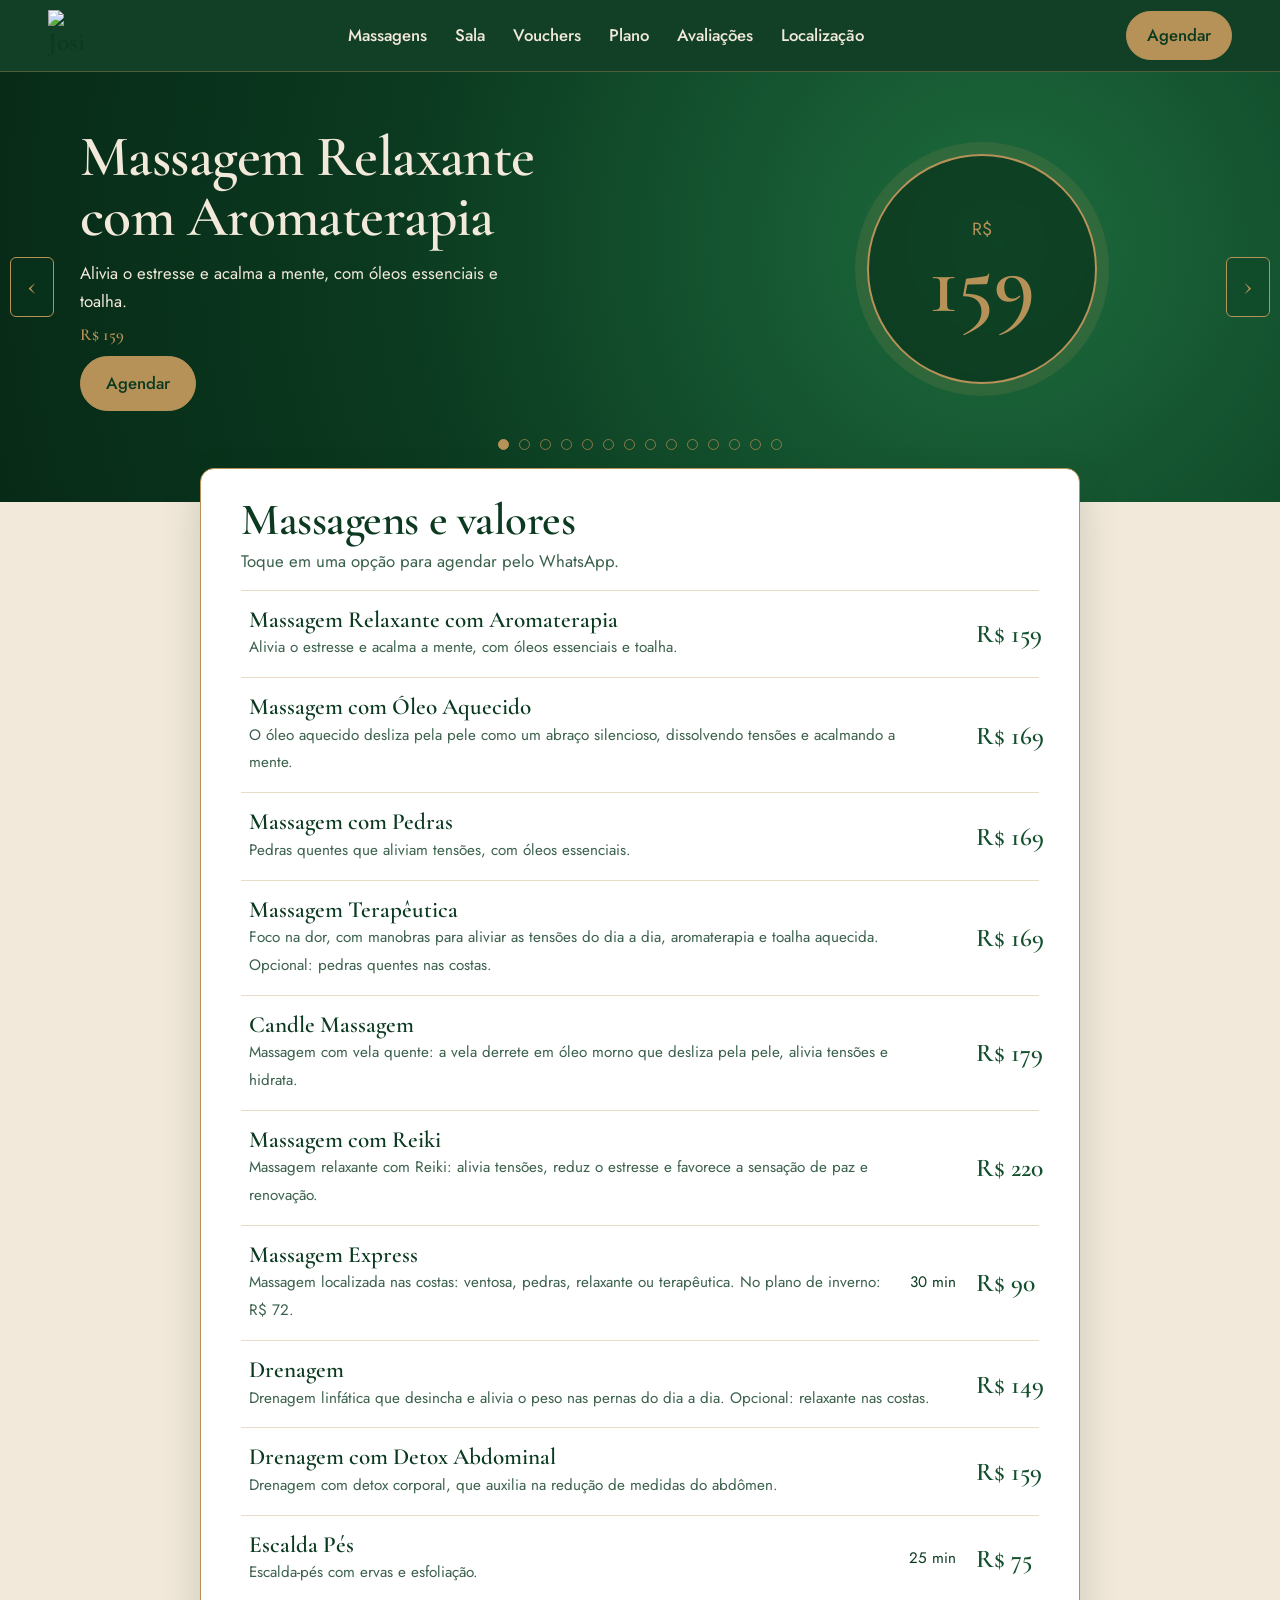
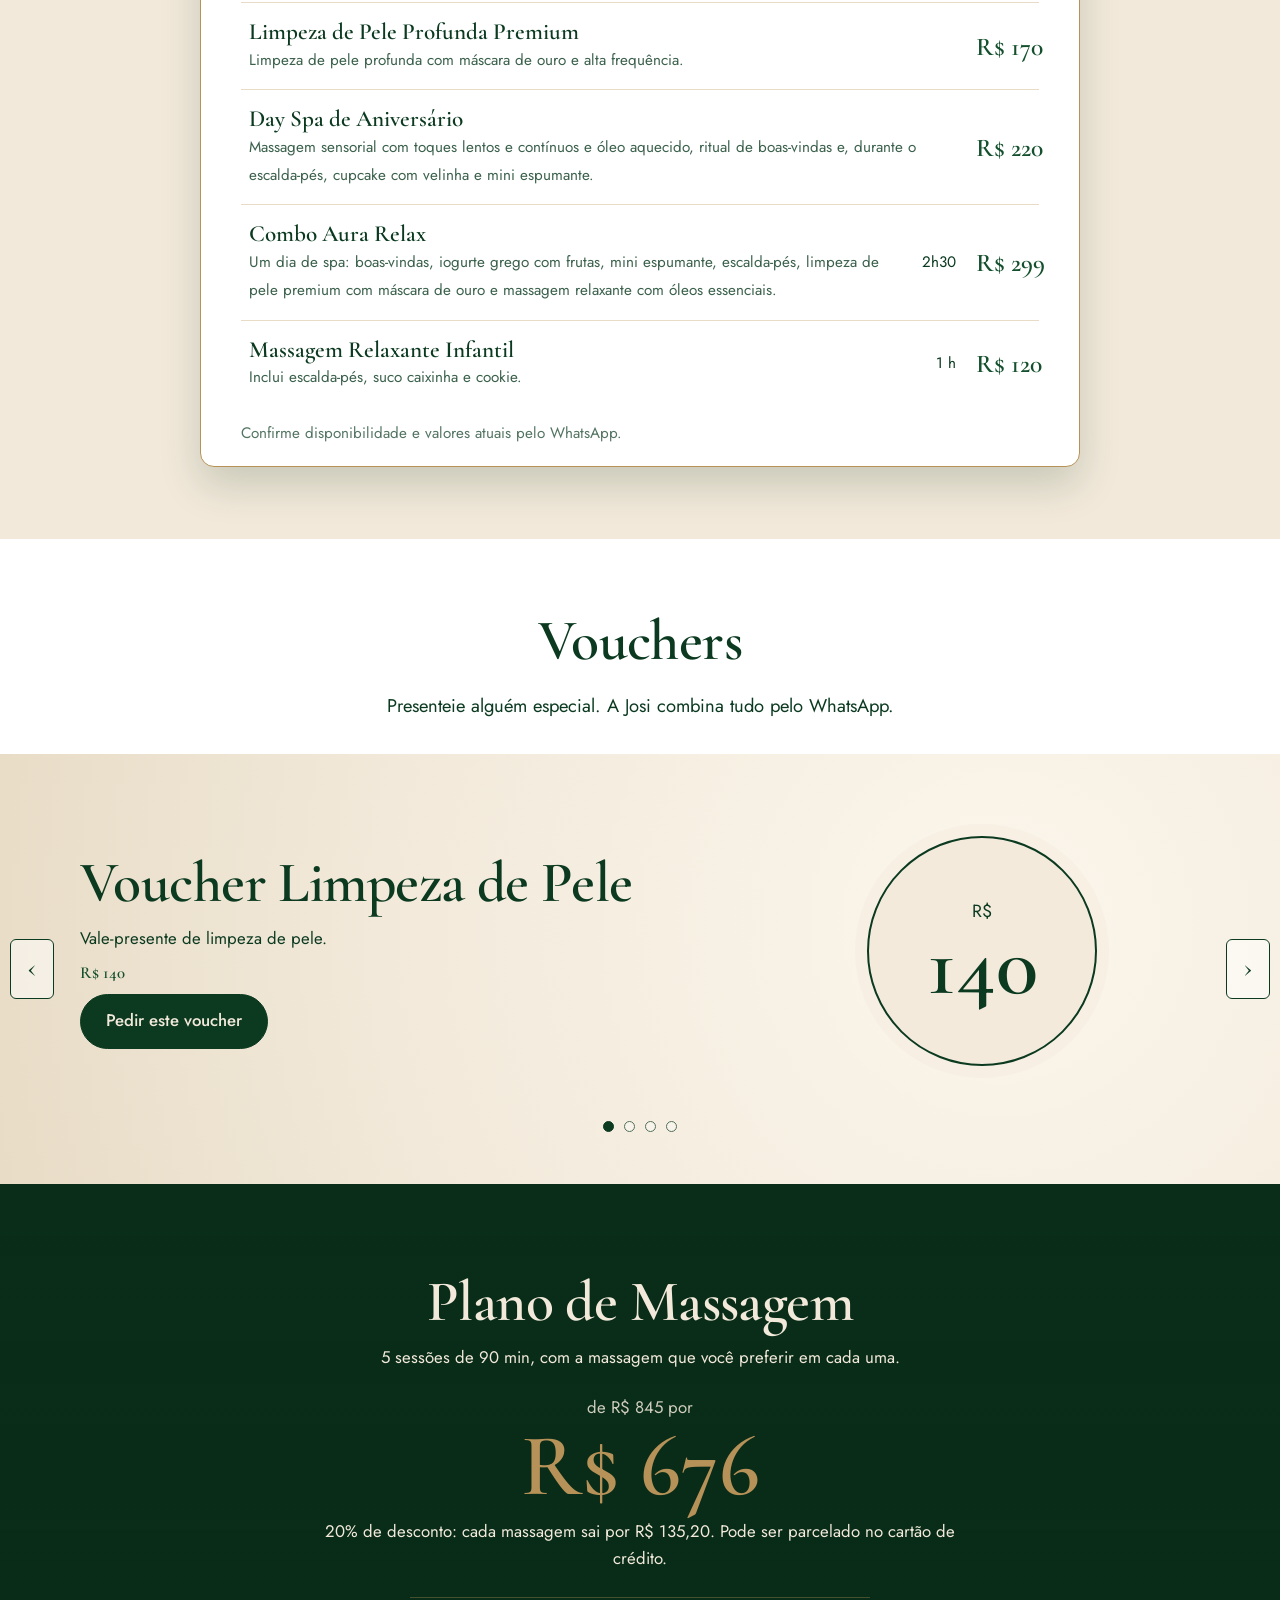
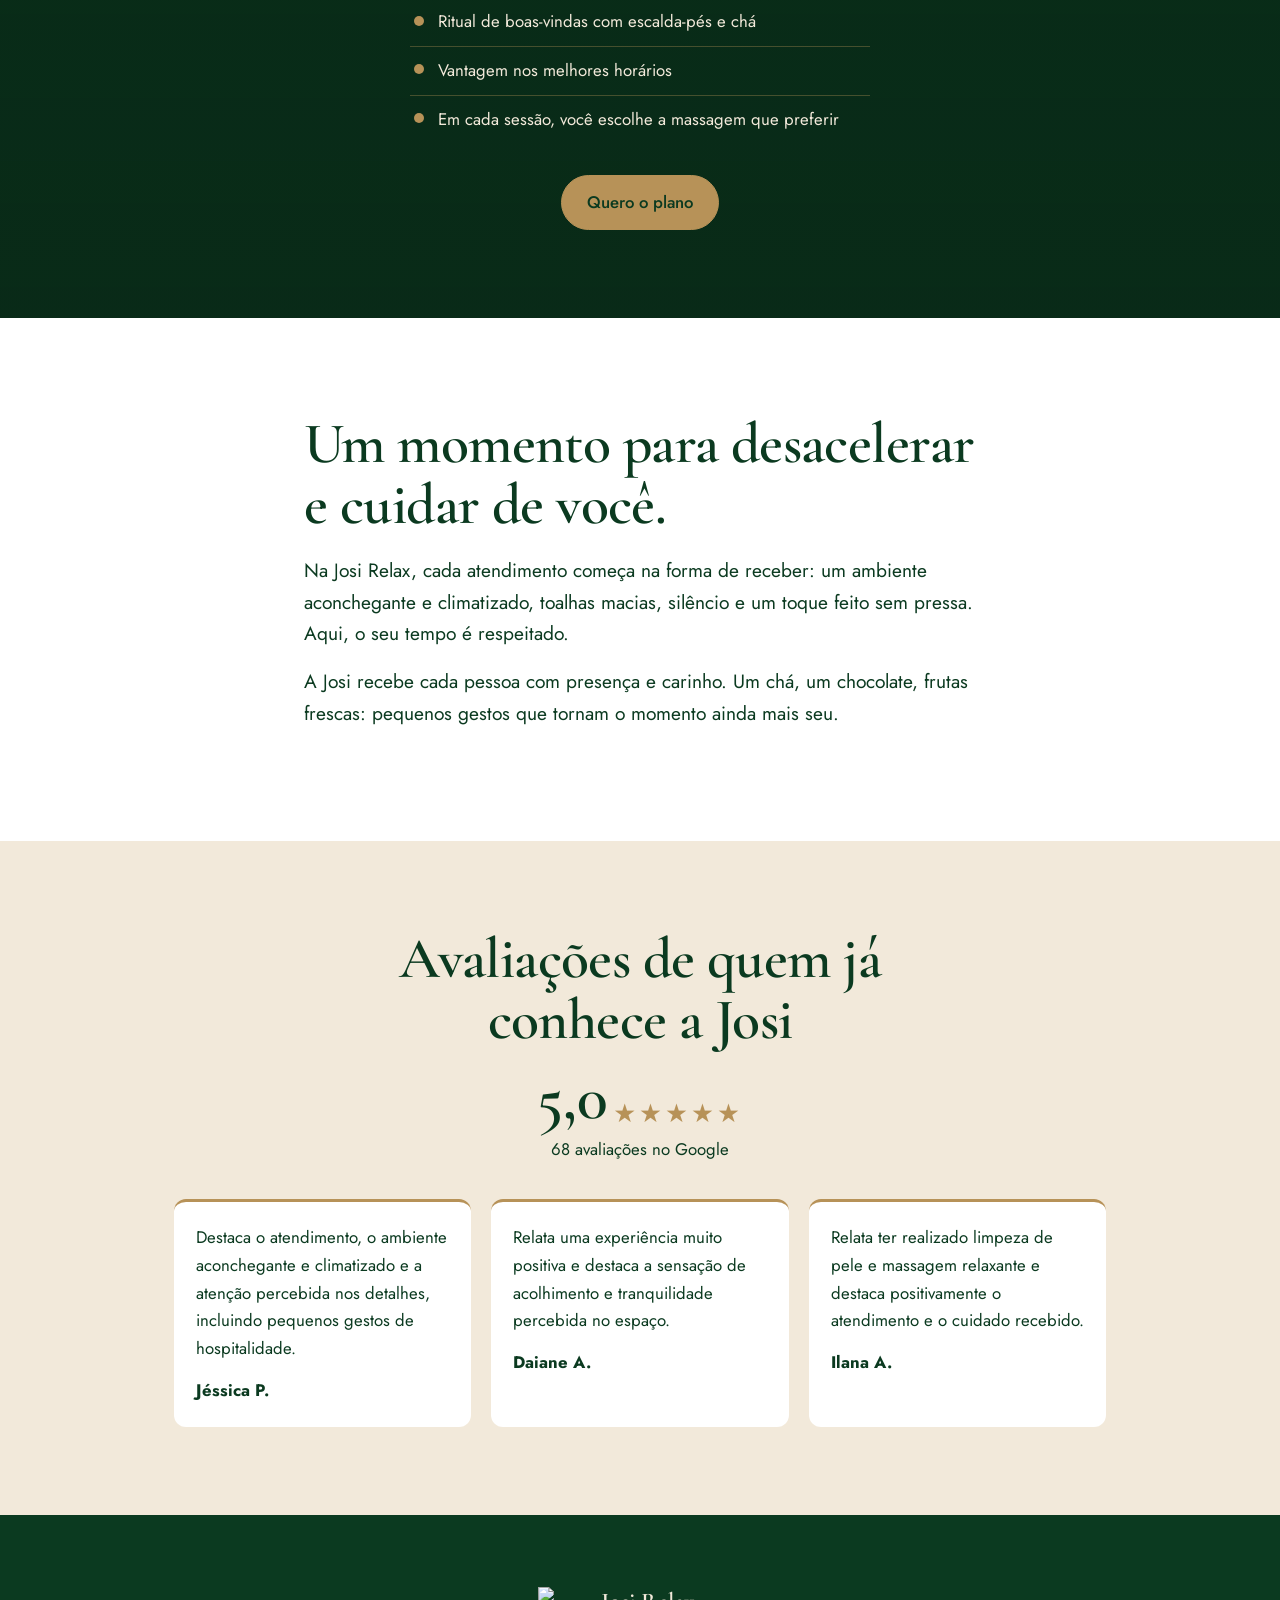
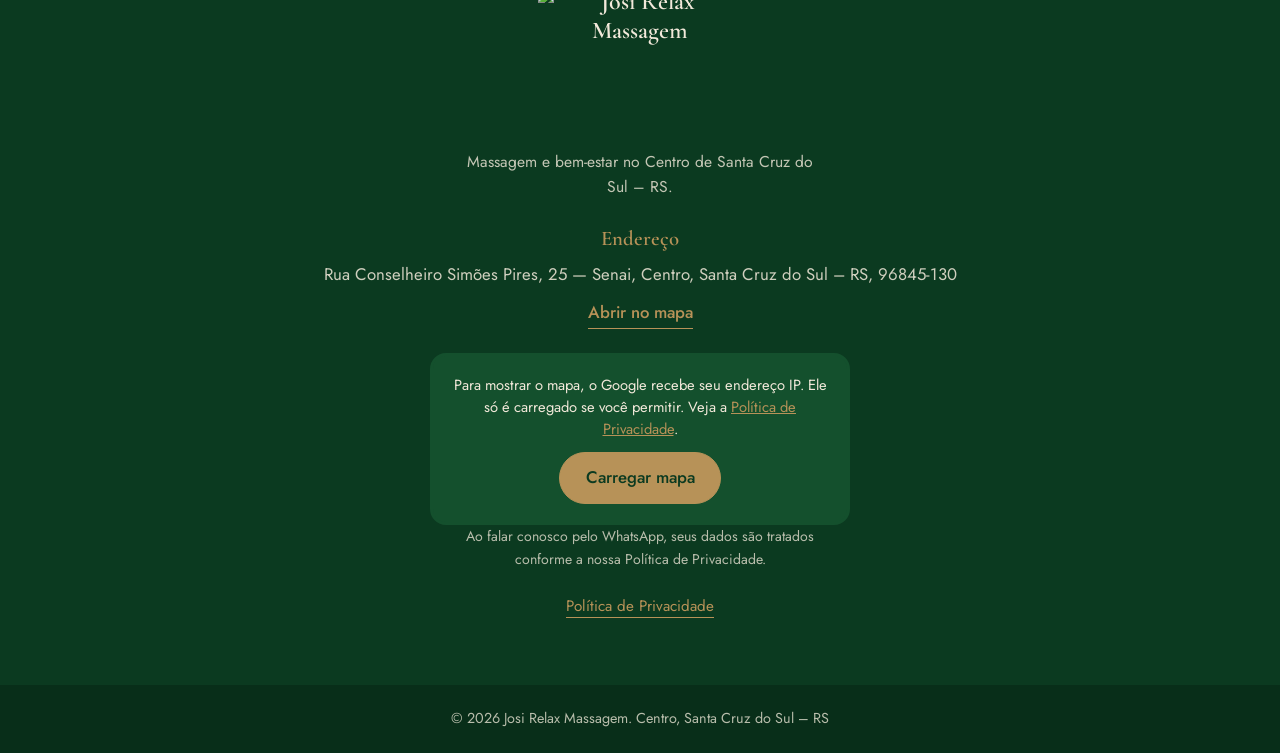
==== index.html @ df64b30c "Add files via upload" ====
<!DOCTYPE html>
<html lang="pt-BR">
<head>
<meta charset="utf-8">
<meta name="viewport" content="width=device-width, initial-scale=1">
<title>Josi Relax Massagem — Massagem e bem-estar em Santa Cruz do Sul</title>
<meta name="description" content="Massagem relaxante, pedras mornas, drenagem linfática e vale-presente no Centro de Santa Cruz do Sul – RS.">
<link rel="icon" href="assets/logo-icone.png">
<link rel="preconnect" href="https://fonts.googleapis.com"><link rel="preconnect" href="https://fonts.gstatic.com" crossorigin>
<link href="https://fonts.googleapis.com/css2?family=Cormorant+Garamond:wght@500;600&family=Jost:wght@400;500&display=swap" rel="stylesheet">
<link rel="stylesheet" href="style.css">
</head>
<body>
<header class="top">
  <a class="brand lockup" href="#inicio" aria-label="Josi Relax Massagem, início"><img src="assets/logo-palma.png" alt="Josi Relax Massagem" width="42" height="56"></a>
  <nav aria-label="Principal"><a href="#servicos">Massagens</a><a href="sala.html">Sala</a><a href="#vouchers">Vouchers</a><a href="#plano">Plano</a><a href="#avaliacoes">Avaliações</a><a href="#local">Localização</a></nav>
  <a class="btn ouro" data-msg="Olá, Josi! Gostaria de agendar um horário." href="https://wa.me/5551998622431">Agendar</a>
  <button class="hamb" id="hambBtn" type="button" aria-label="Abrir menu" aria-expanded="false" aria-controls="mobileNav"><span></span><span></span><span></span></button>
</header>

<div class="mnav-backdrop" id="mnavBackdrop" hidden></div>
<nav class="mnav" id="mobileNav" aria-label="Menu" hidden>
  <div class="mnav-head">
    <a class="brand lockup" href="#inicio" aria-label="Josi Relax Massagem, início"><img src="assets/logo-palma.png" alt="Josi Relax Massagem" width="42" height="56"></a>
    <button class="mnav-close" id="mnavClose" type="button" aria-label="Fechar menu">&times;</button>
  </div>
  <a href="#servicos">Massagens</a>
  <a href="sala.html">Sala</a>
  <a href="#vouchers">Vouchers</a>
  <a href="#avaliacoes">Avaliações</a>
  <a href="#local">Localização</a>
  <a class="btn ouro" data-msg="Olá, Josi! Gostaria de agendar um horário." href="https://wa.me/5551998622431">Agendar pelo WhatsApp</a>
</nav>

<main id="inicio">
<!-- Para usar fotos: adicione style="--img:url(assets/foto.jpg)" em qualquer <article class="slide"> -->
<section class="carousel" id="massagens" data-carousel tabindex="0" aria-roledescription="carrossel" aria-label="Massagens"><div class="track"><article class="slide foto" style="--img:url(assets/massagens/aromaterapia.jpg);--pos:center 40%;--g:radial-gradient(circle at 78% 40%,#1d6b3d,#0b3a20 58%,#072a17)"><div class="ring"><small>R$</small><b>159</b></div><div class="txt"><h2>Massagem Relaxante com Aromaterapia</h2><p>Alivia o estresse e acalma a mente, com óleos essenciais e toalha.</p><p class="preco">R$ 159</p><a class="btn ouro" data-msg="Olá, Josi! Gostaria de agendar: Massagem Relaxante com Aromaterapia." href="https://wa.me/5551998622431">Agendar</a></div></article>
<article class="slide foto" style="--img:url(assets/massagens/oleo.jpg);--pos:center 40%;--g:radial-gradient(circle at 78% 40%,#206f40,#0b3a20 58%,#072a17)"><div class="ring"><small>R$</small><b>169</b></div><div class="txt"><h2>Massagem com Óleo Aquecido</h2><p>O óleo aquecido desliza pela pele como um abraço silencioso, dissolvendo tensões e acalmando a mente.</p><p class="preco">R$ 169</p><a class="btn ouro" data-msg="Olá, Josi! Gostaria de agendar: Massagem com Óleo Aquecido." href="https://wa.me/5551998622431">Agendar</a></div></article>
<article class="slide foto" style="--img:url(assets/massagens/pedras.jpg);--pos:center 40%;--g:radial-gradient(circle at 78% 40%,#1a6238,#0b3a20 58%,#072a17)"><div class="ring"><small>R$</small><b>169</b></div><div class="txt"><h2>Massagem com Pedras</h2><p>Pedras quentes que aliviam tensões, com óleos essenciais.</p><p class="preco">R$ 169</p><a class="btn ouro" data-msg="Olá, Josi! Gostaria de agendar: Massagem com Pedras." href="https://wa.me/5551998622431">Agendar</a></div></article>
<article class="slide foto" style="--img:url(assets/massagens/terapeutica.jpg);--pos:center 40%;--g:radial-gradient(circle at 78% 40%,#2a6a3a,#0b3a20 58%,#072a17)"><div class="ring"><small>R$</small><b>169</b></div><div class="txt"><h2>Massagem Terapêutica</h2><p>Foco na dor, com manobras para aliviar as tensões do dia a dia, aromaterapia e toalha aquecida. Opcional: pedras quentes nas costas.</p><p class="preco">R$ 169</p><a class="btn ouro" data-msg="Olá, Josi! Gostaria de agendar: Massagem Terapêutica." href="https://wa.me/5551998622431">Agendar</a></div></article>
<article class="slide foto" style="--img:url(assets/massagens/candle.jpg);--pos:center 45%;--g:radial-gradient(circle at 78% 40%,#17603a,#0b3a20 58%,#072a17)"><div class="ring"><small>R$</small><b>179</b></div><div class="txt"><h2>Candle Massagem</h2><p>Massagem com vela quente: a vela derrete em óleo morno que desliza pela pele, alivia tensões e hidrata.</p><p class="preco">R$ 179</p><a class="btn ouro" data-msg="Olá, Josi! Gostaria de agendar: Candle Massagem." href="https://wa.me/5551998622431">Agendar</a></div></article>
<article class="slide foto" style="--img:url(assets/massagens/reiki.jpg);--pos:center 50%;--g:radial-gradient(circle at 78% 40%,#236c3c,#0b3a20 58%,#072a17)"><div class="ring"><small>R$</small><b>220</b></div><div class="txt"><h2>Massagem com Reiki</h2><p>Massagem relaxante com Reiki: alivia tensões, reduz o estresse e favorece a sensação de paz e renovação.</p><p class="preco">R$ 220</p><a class="btn ouro" data-msg="Olá, Josi! Gostaria de agendar: Massagem com Reiki." href="https://wa.me/5551998622431">Agendar</a></div></article>
<article class="slide foto" style="--img:url(assets/massagens/express.jpg);--pos:center 40%;--g:radial-gradient(circle at 78% 40%,#1d6b3d,#0b3a20 58%,#072a17)"><div class="ring"><small>R$</small><b>90</b></div><div class="txt"><h2>Massagem Express</h2><p>Massagem localizada nas costas: ventosa, pedras, relaxante ou terapêutica. No plano de inverno: R$ 72.</p><p class="preco">R$ 90<span>30 min</span></p><a class="btn ouro" data-msg="Olá, Josi! Gostaria de agendar: Massagem Express." href="https://wa.me/5551998622431">Agendar</a></div></article>
<article class="slide foto" style="--img:url(assets/massagens/drenagem.jpg);--pos:center 55%;--g:radial-gradient(circle at 78% 40%,#206f40,#0b3a20 58%,#072a17)"><div class="ring"><small>R$</small><b>149</b></div><div class="txt"><h2>Drenagem</h2><p>Drenagem linfática que desincha e alivia o peso nas pernas do dia a dia. Opcional: relaxante nas costas.</p><p class="preco">R$ 149</p><a class="btn ouro" data-msg="Olá, Josi! Gostaria de agendar: Drenagem." href="https://wa.me/5551998622431">Agendar</a></div></article>
<article class="slide foto" style="--img:url(assets/massagens/drenagem-detox.jpg);--pos:center 40%;--g:radial-gradient(circle at 78% 40%,#1a6238,#0b3a20 58%,#072a17)"><div class="ring"><small>R$</small><b>159</b></div><div class="txt"><h2>Drenagem com Detox Abdominal</h2><p>Drenagem com detox corporal, que auxilia na redução de medidas do abdômen.</p><p class="preco">R$ 159</p><a class="btn ouro" data-msg="Olá, Josi! Gostaria de agendar: Drenagem com Detox Abdominal." href="https://wa.me/5551998622431">Agendar</a></div></article>
<article class="slide foto" style="--img:url(assets/massagens/escalda-pes.jpg);--pos:center 30%;--g:radial-gradient(circle at 78% 40%,#2a6a3a,#0b3a20 58%,#072a17)"><div class="ring"><small>R$</small><b>75</b></div><div class="txt"><h2>Escalda Pés</h2><p>Escalda-pés com ervas e esfoliação.</p><p class="preco">R$ 75<span>25 min</span></p><a class="btn ouro" data-msg="Olá, Josi! Gostaria de agendar: Escalda Pés." href="https://wa.me/5551998622431">Agendar</a></div></article>
<article class="slide foto" style="--img:url(assets/massagens/limpeza-pele.jpg);--pos:center 55%;--g:radial-gradient(circle at 78% 40%,#17603a,#0b3a20 58%,#072a17)"><div class="ring"><small>R$</small><b>170</b></div><div class="txt"><h2>Limpeza de Pele Profunda Premium</h2><p>Limpeza de pele profunda com máscara de ouro e alta frequência.</p><p class="preco">R$ 170</p><a class="btn ouro" data-msg="Olá, Josi! Gostaria de agendar: Limpeza de Pele Profunda Premium." href="https://wa.me/5551998622431">Agendar</a></div></article>
<article class="slide foto" style="--img:url(assets/massagens/day-spa.jpg);--pos:center 25%;--g:radial-gradient(circle at 78% 40%,#236c3c,#0b3a20 58%,#072a17)"><div class="ring"><small>R$</small><b>220</b></div><div class="txt"><h2>Day Spa de Aniversário</h2><p>Massagem sensorial com toques lentos e contínuos e óleo aquecido, ritual de boas-vindas e, durante o escalda-pés, cupcake com velinha e mini espumante.</p><p class="preco">R$ 220</p><a class="btn ouro" data-msg="Olá, Josi! Gostaria de agendar: Day Spa de Aniversário." href="https://wa.me/5551998622431">Agendar</a></div></article>
<article class="slide foto" style="--img:url(assets/massagens/aura-relax.jpg);--pos:center 35%;--g:radial-gradient(circle at 78% 40%,#1d6b3d,#0b3a20 58%,#072a17)"><div class="ring"><small>R$</small><b>299</b></div><div class="txt"><h2>Combo Aura Relax</h2><p>Um dia de spa: boas-vindas, iogurte grego com frutas, mini espumante, escalda-pés, limpeza de pele premium com máscara de ouro e massagem relaxante com óleos essenciais.</p><p class="preco">R$ 299<span>2h30</span></p><a class="btn ouro" data-msg="Olá, Josi! Gostaria de agendar: Combo Aura Relax." href="https://wa.me/5551998622431">Agendar</a></div></article>
<article class="slide foto" style="--img:url(assets/massagens/infantil.jpg);--pos:center 45%;--g:radial-gradient(circle at 78% 40%,#206f40,#0b3a20 58%,#072a17)"><div class="ring"><small>R$</small><b>120</b></div><div class="txt"><h2>Massagem Relaxante Infantil</h2><p>Inclui escalda-pés, suco caixinha e cookie.</p><p class="preco">R$ 120<span>1 h</span></p><a class="btn ouro" data-msg="Olá, Josi! Gostaria de agendar: Massagem Relaxante Infantil." href="https://wa.me/5551998622431">Agendar</a></div></article>
</div><div class="ctrl"><button class="prev" aria-label="Slide anterior">&#8249;</button><div class="dots"></div><button class="next" aria-label="Próximo slide">&#8250;</button></div></section>

<section class="servicos" id="servicos"><div class="card"><h2>Massagens e valores</h2><p>Toque em uma opção para agendar pelo WhatsApp.</p>
<a class="lin" data-msg="Olá, Josi! Gostaria de agendar: Massagem Relaxante com Aromaterapia." href="https://wa.me/5551998622431"><span class="n"><strong>Massagem Relaxante com Aromaterapia</strong><span>Alivia o estresse e acalma a mente, com óleos essenciais e toalha.</span></span><span class="d"></span><span class="v">R$ 159</span></a>
<a class="lin" data-msg="Olá, Josi! Gostaria de agendar: Massagem com Óleo Aquecido." href="https://wa.me/5551998622431"><span class="n"><strong>Massagem com Óleo Aquecido</strong><span>O óleo aquecido desliza pela pele como um abraço silencioso, dissolvendo tensões e acalmando a mente.</span></span><span class="d"></span><span class="v">R$ 169</span></a>
<a class="lin" data-msg="Olá, Josi! Gostaria de agendar: Massagem com Pedras." href="https://wa.me/5551998622431"><span class="n"><strong>Massagem com Pedras</strong><span>Pedras quentes que aliviam tensões, com óleos essenciais.</span></span><span class="d"></span><span class="v">R$ 169</span></a>
<a class="lin" data-msg="Olá, Josi! Gostaria de agendar: Massagem Terapêutica." href="https://wa.me/5551998622431"><span class="n"><strong>Massagem Terapêutica</strong><span>Foco na dor, com manobras para aliviar as tensões do dia a dia, aromaterapia e toalha aquecida. Opcional: pedras quentes nas costas.</span></span><span class="d"></span><span class="v">R$ 169</span></a>
<a class="lin" data-msg="Olá, Josi! Gostaria de agendar: Candle Massagem." href="https://wa.me/5551998622431"><span class="n"><strong>Candle Massagem</strong><span>Massagem com vela quente: a vela derrete em óleo morno que desliza pela pele, alivia tensões e hidrata.</span></span><span class="d"></span><span class="v">R$ 179</span></a>
<a class="lin" data-msg="Olá, Josi! Gostaria de agendar: Massagem com Reiki." href="https://wa.me/5551998622431"><span class="n"><strong>Massagem com Reiki</strong><span>Massagem relaxante com Reiki: alivia tensões, reduz o estresse e favorece a sensação de paz e renovação.</span></span><span class="d"></span><span class="v">R$ 220</span></a>
<a class="lin" data-msg="Olá, Josi! Gostaria de agendar: Massagem Express." href="https://wa.me/5551998622431"><span class="n"><strong>Massagem Express</strong><span>Massagem localizada nas costas: ventosa, pedras, relaxante ou terapêutica. No plano de inverno: R$ 72.</span></span><span class="d">30 min</span><span class="v">R$ 90</span></a>
<a class="lin" data-msg="Olá, Josi! Gostaria de agendar: Drenagem." href="https://wa.me/5551998622431"><span class="n"><strong>Drenagem</strong><span>Drenagem linfática que desincha e alivia o peso nas pernas do dia a dia. Opcional: relaxante nas costas.</span></span><span class="d"></span><span class="v">R$ 149</span></a>
<a class="lin" data-msg="Olá, Josi! Gostaria de agendar: Drenagem com Detox Abdominal." href="https://wa.me/5551998622431"><span class="n"><strong>Drenagem com Detox Abdominal</strong><span>Drenagem com detox corporal, que auxilia na redução de medidas do abdômen.</span></span><span class="d"></span><span class="v">R$ 159</span></a>
<a class="lin" data-msg="Olá, Josi! Gostaria de agendar: Escalda Pés." href="https://wa.me/5551998622431"><span class="n"><strong>Escalda Pés</strong><span>Escalda-pés com ervas e esfoliação.</span></span><span class="d">25 min</span><span class="v">R$ 75</span></a>
<a class="lin" data-msg="Olá, Josi! Gostaria de agendar: Limpeza de Pele Profunda Premium." href="https://wa.me/5551998622431"><span class="n"><strong>Limpeza de Pele Profunda Premium</strong><span>Limpeza de pele profunda com máscara de ouro e alta frequência.</span></span><span class="d"></span><span class="v">R$ 170</span></a>
<a class="lin" data-msg="Olá, Josi! Gostaria de agendar: Day Spa de Aniversário." href="https://wa.me/5551998622431"><span class="n"><strong>Day Spa de Aniversário</strong><span>Massagem sensorial com toques lentos e contínuos e óleo aquecido, ritual de boas-vindas e, durante o escalda-pés, cupcake com velinha e mini espumante.</span></span><span class="d"></span><span class="v">R$ 220</span></a>
<a class="lin" data-msg="Olá, Josi! Gostaria de agendar: Combo Aura Relax." href="https://wa.me/5551998622431"><span class="n"><strong>Combo Aura Relax</strong><span>Um dia de spa: boas-vindas, iogurte grego com frutas, mini espumante, escalda-pés, limpeza de pele premium com máscara de ouro e massagem relaxante com óleos essenciais.</span></span><span class="d">2h30</span><span class="v">R$ 299</span></a>
<a class="lin" data-msg="Olá, Josi! Gostaria de agendar: Massagem Relaxante Infantil." href="https://wa.me/5551998622431"><span class="n"><strong>Massagem Relaxante Infantil</strong><span>Inclui escalda-pés, suco caixinha e cookie.</span></span><span class="d">1 h</span><span class="v">R$ 120</span></a>
<p class="aviso">Confirme disponibilidade e valores atuais pelo WhatsApp.</p></div></section>

<section class="band" id="vouchers"><div class="wrap"><h2>Vouchers</h2><p>Presenteie alguém especial. A Josi combina tudo pelo WhatsApp.</p></div></section>
<section class="carousel claro" data-carousel tabindex="0" aria-roledescription="carrossel" aria-label="Vouchers"><div class="track"><article class="slide foto" style="--img:url(assets/vouchers/voucher-limpeza.jpg);--pos:center 50%;--g:radial-gradient(circle at 78% 40%,#fbf6ec,#f2e9da 60%,#e8dcc6)"><div class="ring"><small>R$</small><b>140</b></div><div class="txt"><h2>Voucher Limpeza de Pele</h2><p>Vale-presente de limpeza de pele.</p><p class="preco">R$ 140</p><a class="btn" data-msg="Olá, Josi! Gostaria de um voucher: Voucher Limpeza de Pele." href="https://wa.me/5551998622431">Pedir este voucher</a></div></article>
<article class="slide foto" style="--img:url(assets/vouchers/voucher-caixa.jpg);--pos:center 50%;--g:radial-gradient(circle at 78% 40%,#fbf6ec,#f2e9da 60%,#e8dcc6)"><div class="ring"><small>R$</small><b>180</b></div><div class="txt"><h2>Voucher Massagem</h2><p>Vale-presente de massagem.</p><p class="preco">R$ 180</p><a class="btn" data-msg="Olá, Josi! Gostaria de um voucher: Voucher Massagem." href="https://wa.me/5551998622431">Pedir este voucher</a></div></article>
<article class="slide foto" style="--img:url(assets/vouchers/voucher-spa-day.jpg);--pos:center 60%;--g:radial-gradient(circle at 78% 40%,#fbf6ec,#f2e9da 60%,#e8dcc6)"><div class="ring"><small>R$</small><b>299</b></div><div class="txt"><h2>Voucher Spa Day</h2><p>Limpeza de pele e massagem em um só presente.</p><p class="preco">R$ 299</p><a class="btn" data-msg="Olá, Josi! Gostaria de um voucher: Voucher Spa Day." href="https://wa.me/5551998622431">Pedir este voucher</a></div></article>
<article class="slide foto" style="--img:url(assets/vouchers/presente-perfeito.jpg);--pos:center 45%;--g:radial-gradient(circle at 78% 40%,#fbf6ec,#f2e9da 60%,#e8dcc6)"><div class="ring"><small>R$</small><b>180</b></div><div class="txt"><h2>O Presente Perfeito</h2><p>Voucher de massagem com ritual de boas-vindas, menu degustação, escalda-pés e massagem com aromaterapia dos pés à cabeça. Sacolinha inclusa.</p><p class="preco">R$ 180<span>80 min</span></p><a class="btn" data-msg="Olá, Josi! Gostaria de um voucher: O Presente Perfeito." href="https://wa.me/5551998622431">Pedir este voucher</a></div></article>
</div><div class="ctrl"><button class="prev" aria-label="Slide anterior">&#8249;</button><div class="dots"></div><button class="next" aria-label="Próximo slide">&#8250;</button></div></section>

<section class="plano" id="plano"><div class="wrap"><h2>Plano de Massagem</h2><p>5 sessões de 90 min, com a massagem que você preferir em cada uma.</p>
<p class="de">de R$ 845 por</p><p class="por">R$ 676</p><p class="eco">20% de desconto: cada massagem sai por R$ 135,20. Pode ser parcelado no cartão de crédito.</p>
<ul><li>Ritual de boas-vindas com escalda-pés e chá</li><li>Vantagem nos melhores horários</li><li>Em cada sessão, você escolhe a massagem que preferir</li></ul>
<a class="btn ouro" data-msg="Olá, Josi! Gostaria de saber mais sobre o Plano de Massagem (5 sessões de 90 min)." href="https://wa.me/5551998622431">Quero o plano</a></div></section>

<section class="sobre" id="sobre"><div class="wrap"><h2>Um momento para desacelerar e cuidar de você.</h2>
<p>Na Josi Relax, cada atendimento começa na forma de receber: um ambiente aconchegante e climatizado, toalhas macias, silêncio e um toque feito sem pressa. Aqui, o seu tempo é respeitado.</p>
<p>A Josi recebe cada pessoa com presença e carinho. Um chá, um chocolate, frutas frescas: pequenos gestos que tornam o momento ainda mais seu.</p></div></section>

<section class="aval" id="avaliacoes"><div class="wrap"><h2>Avaliações de quem já conhece a Josi</h2><p class="nota"><b>5,0</b> <span class="est" aria-hidden="true">★★★★★</span></p><p>68 avaliações no Google</p></div><div class="cards"><blockquote><p>Destaca o atendimento, o ambiente aconchegante e climatizado e a atenção percebida nos detalhes, incluindo pequenos gestos de hospitalidade.</p><strong>Jéssica P.</strong></blockquote><blockquote><p>Relata uma experiência muito positiva e destaca a sensação de acolhimento e tranquilidade percebida no espaço.</p><strong>Daiane A.</strong></blockquote><blockquote><p>Relata ter realizado limpeza de pele e massagem relaxante e destaca positivamente o atendimento e o cuidado recebido.</p><strong>Ilana A.</strong></blockquote></div></section>

</main>
<footer class="local" id="local">
  <div class="wrap floot">
    <a class="brand" href="#inicio" aria-label="Josi Relax Massagem, início"><img src="assets/logo-rodape.png" alt="Josi Relax Massagem" width="204" height="150"></a>
    <p class="f-tag">Massagem e bem-estar no Centro de Santa Cruz do Sul – RS.</p>
    <h3>Endereço</h3>
    <address>Rua Conselheiro Simões Pires, 25 — Senai, Centro, Santa Cruz do Sul – RS, 96845-130</address>
    <a class="f-maplink" href="https://www.google.com/maps/search/?api=1&query=Conselheiro+Sim%C3%B5es+Pires+25+Senai+Centro+Santa+Cruz+do+Sul+RS" target="_blank" rel="noopener">Abrir no mapa</a>
    <div class="f-map consent" data-map="https://www.google.com/maps?q=Conselheiro+Sim%C3%B5es+Pires+25+Senai+Centro+Santa+Cruz+do+Sul+RS&output=embed"><p>Para mostrar o mapa, o Google recebe seu endereço IP. Ele só é carregado se você permitir. Veja a <a href="politica-de-privacidade.html" style="color:var(--ouro)">Política de Privacidade</a>.</p><button type="button" class="btn ouro">Carregar mapa</button></div>
    <p class="f-lgpd">Ao falar conosco pelo WhatsApp, seus dados são tratados conforme a nossa Política de Privacidade.</p>
    <p class="f-legal"><a href="politica-de-privacidade.html">Política de Privacidade</a></p>
  </div>
  <p class="f-copy">© 2026 Josi Relax Massagem. Centro, Santa Cruz do Sul – RS</p>
</footer>
<script src="script.js"></script>
</body>
</html>
---- style.css ----
:root{--verde:#0b3a20;--verde2:#14502d;--ouro:#B79258;--bege:#f2e9da;--bege2:#e8dcc6;--branco:#fff;--serif:"Cormorant Garamond",Georgia,serif;--sans:"Jost",system-ui,sans-serif}
*{box-sizing:border-box;margin:0}
html{scroll-behavior:smooth;scroll-padding-top:72px}
body{font:400 1.05rem/1.65 var(--sans);color:var(--verde);background:var(--branco)}
img{display:block;max-width:100%}
a{color:inherit}
:focus-visible{outline:3px solid var(--ouro);outline-offset:3px}
h1,h2{font-family:var(--serif);font-weight:600;line-height:1.05;letter-spacing:-.01em}
.wrap{max-width:720px;margin:auto;padding:0 24px}
.btn{display:inline-block;padding:.75em 1.5em;border-radius:999px;background:var(--verde);color:var(--bege);text-decoration:none;font-weight:500;border:1.5px solid var(--verde);transition:background .2s,color .2s}
.btn:hover{background:var(--verde2)}
.btn.ouro{background:var(--ouro);border-color:var(--ouro);color:var(--verde)}
.btn.ouro:hover{background:var(--bege);border-color:var(--bege)}
.btn.linha{background:none;border-color:var(--ouro);color:var(--bege)}
.btn.linha:hover{background:var(--ouro);color:var(--verde)}
.top{position:sticky;top:0;z-index:20;height:72px;display:flex;align-items:center;justify-content:space-between;gap:16px;padding:0 clamp(16px,4vw,48px);background:rgba(242,233,218,.94);backdrop-filter:blur(8px);border-bottom:1px solid var(--bege2)}
.top .btn{padding:.55em 1.2em}
.brand{display:flex;align-items:center;gap:12px;text-decoration:none;font:600 1.6rem var(--serif)}
.brand img{border-radius:50%}
.top nav{display:flex;gap:28px}
.top nav a{text-decoration:none;font-weight:500}
.top nav a:hover{color:var(--verde2);text-decoration:underline;text-decoration-color:var(--ouro);text-underline-offset:6px;text-decoration-thickness:2px}
.carousel{position:relative;overflow:hidden;color:var(--bege)}
.carousel.claro{color:var(--verde)}
.track{display:flex;transition:transform .7s cubic-bezier(.65,0,.35,1)}
.slide{flex:0 0 100%;min-height:min(calc(100svh - 72px),700px);display:grid;grid-template-columns:1.1fr .9fr;align-items:center;gap:32px;padding:56px clamp(24px,8vw,120px) 110px;background-image:linear-gradient(rgba(8,40,22,.5),rgba(8,40,22,.7)),var(--img,none),var(--g);background-size:cover;background-position:center}
.claro .slide{background-image:linear-gradient(rgba(242,233,218,.55),rgba(242,233,218,.75)),var(--img,none),var(--g)}
.txt{grid-column:1;grid-row:1;max-width:560px}
.txt h1,.txt h2{font-size:clamp(2.6rem,6vw,4.8rem);margin-bottom:18px}
.txt p{max-width:46ch;margin-bottom:18px;font-size:1.15rem}
.preco{font:600 2.2rem/1 var(--serif);color:var(--ouro)}
.claro .preco{color:var(--verde2)}
.ring{grid-column:2;grid-row:1;justify-self:center;width:clamp(200px,28vw,340px);aspect-ratio:1;border-radius:50%;border:2px solid var(--ouro);display:grid;place-content:center;text-align:center;box-shadow:0 0 0 12px rgba(183,146,88,.14);color:var(--ouro)}
.claro .ring{color:var(--verde);border-color:var(--verde);box-shadow:0 0 0 12px rgba(11,58,32,.07)}
.ring b{font:600 clamp(4.5rem,11vw,8rem)/.9 var(--serif)}
.ring b.liv{font-size:clamp(2.2rem,4.5vw,3.4rem);line-height:1}
.ring small{font-size:1.1rem}
.ring img{width:100%;height:100%;border-radius:50%;padding:14px}
.ctrl{position:absolute;left:0;right:0;bottom:28px;display:flex;justify-content:center;align-items:center;gap:18px}
.ctrl button{width:46px;height:46px;border-radius:50%;border:1.5px solid var(--ouro);background:rgba(11,58,32,.35);color:var(--ouro);font:400 2rem/1 var(--serif);cursor:pointer;padding:0 0 4px;transition:background .2s,color .2s}
.ctrl button:hover{background:var(--ouro);color:var(--verde)}
.claro .ctrl button{background:rgba(255,255,255,.5);border-color:var(--verde);color:var(--verde)}
.claro .ctrl button:hover{background:var(--verde);color:var(--bege)}
.dots{display:flex;gap:10px}
.dots button{width:11px;height:11px;padding:0;background:none;border-color:currentColor;opacity:.7}
.dots button.on{background:var(--ouro);border-color:var(--ouro);opacity:1}
.claro .dots button.on{background:var(--verde);border-color:var(--verde)}
.sobre{background:var(--bege);padding:96px 0}
.sobre h2,.band h2,.local h2{font-size:clamp(2.2rem,5vw,3.6rem);margin-bottom:20px}
.sobre p{font-size:1.2rem;margin-bottom:16px}
.aviso{font-size:.95rem!important;opacity:.75}
.band{background:var(--branco);padding:88px 0 40px;text-align:center}
.band p{font-size:1.15rem}
.local{background:var(--verde);color:var(--bege);padding:72px 0 0;text-align:center}
.floot{padding-bottom:48px}
.floot .brand{color:var(--bege);font:600 1.5rem var(--serif);display:inline-flex;align-items:center;gap:10px;text-decoration:none;margin-bottom:8px}
.floot .brand img{border-radius:50%}
.f-tag{opacity:.8;font-size:.98rem;margin:0 auto 26px;max-width:40ch}
.floot h3{font:600 1.3rem var(--serif);color:var(--ouro);margin-bottom:10px}
.floot address{font-style:normal;opacity:.85;margin-bottom:10px}
.f-maplink{display:inline-block;color:var(--ouro);text-decoration:none;font-weight:500;border-bottom:1px solid var(--ouro);padding-bottom:1px;margin-bottom:24px}
.f-maplink:hover{opacity:.8}
.f-map{max-width:420px;margin:0 auto;padding:8px;border:3px solid var(--verde2);border-radius:16px;background:var(--verde2);line-height:0}
.f-map iframe{display:block;width:100%;height:220px;border:0;border-radius:10px}
.f-copy{text-align:center;margin:0;padding:22px;font-size:.9rem;opacity:.75;background:#072a17}
.hamb{display:none;flex-direction:column;justify-content:center;gap:5px;width:40px;height:40px;padding:0;border:0;background:none;cursor:pointer}
.hamb span{display:block;width:24px;height:2px;margin:0 auto;background:var(--verde);border-radius:2px;transition:transform .25s,opacity .25s}
.hamb[aria-expanded="true"] span:nth-child(1){transform:translateY(7px) rotate(45deg)}
.hamb[aria-expanded="true"] span:nth-child(2){opacity:0}
.hamb[aria-expanded="true"] span:nth-child(3){transform:translateY(-7px) rotate(-45deg)}
.mnav-backdrop{position:fixed;inset:0;z-index:29;background:rgba(7,42,23,.5);opacity:0;transition:opacity .25s}
.mnav-backdrop.show{opacity:1}
.mnav{position:fixed;top:0;right:0;bottom:0;z-index:30;width:min(320px,82vw);background:var(--bege);box-shadow:-12px 0 32px rgba(11,58,32,.25);display:flex;flex-direction:column;gap:4px;padding:20px clamp(20px,5vw,28px) 32px;transform:translateX(100%);transition:transform .3s cubic-bezier(.65,0,.35,1);overflow-y:auto}
.mnav.open{transform:translateX(0)}
.mnav-head{display:flex;align-items:center;justify-content:space-between;margin-bottom:12px;padding-bottom:16px;border-bottom:1px solid var(--bege2)}
.mnav-head .brand{font-size:1.3rem}
.mnav-close{width:36px;height:36px;border:0;background:none;font-size:1.8rem;line-height:1;color:var(--verde);cursor:pointer}
.mnav a:not(.brand){text-decoration:none;font:500 1.2rem var(--sans);color:var(--verde);padding:14px 4px;border-bottom:1px solid var(--bege2)}
.mnav a.btn{border-bottom:0;text-align:center;margin-top:16px;font-size:1.05rem}
@media(max-width:860px){
 .top nav{display:none}
 .hamb{display:flex}
 .slide{grid-template-columns:1fr;align-content:center;justify-items:start;gap:24px;padding:36px 24px 110px}
 .ring{grid-column:1;grid-row:1;width:150px;justify-self:start;box-shadow:0 0 0 8px rgba(183,146,88,.14)}
 .claro .ring{box-shadow:0 0 0 8px rgba(11,58,32,.07)}
 .ring b{font-size:3.6rem}.ring b.liv{font-size:1.5rem}
 .txt{grid-row:2}
}
@media(min-width:861px){.mnav,.mnav-backdrop{display:none}}
@media(prefers-reduced-motion:reduce){.track{transition:none}html{scroll-behavior:auto}}

/* v2: carrossel compacto, serviços em destaque, avaliações e FAQ */
.slide{min-height:430px;grid-template-columns:1.2fr .8fr;padding:40px 80px 76px}
.txt h1,.txt h2{font-size:clamp(2.2rem,5vw,3.6rem);margin-bottom:12px}
.txt p{margin-bottom:12px;font-size:1.05rem}
.preco span{font:400 1rem var(--sans);margin-left:14px;color:inherit;opacity:.85}
.ring{width:clamp(150px,19vw,230px)}
.ring b{font-size:clamp(3.4rem,7vw,5.5rem)}
.ring b.liv{font-size:clamp(1.6rem,3vw,2.2rem)}
.ctrl{inset:0;bottom:auto;height:100%;display:block;pointer-events:none}
.ctrl .prev,.ctrl .next{position:absolute;top:50%;transform:translateY(-50%);pointer-events:auto;border-radius:6px;width:44px;height:60px}
.ctrl .prev{left:10px}.ctrl .next{right:10px}
.dots{position:absolute;left:0;right:0;bottom:52px;justify-content:center;pointer-events:auto}
.servicos{display:flow-root;background:var(--bege);padding:0 16px 72px}
.card{position:relative;z-index:2;max-width:880px;margin:-34px auto 0;background:var(--branco);border:1.5px solid var(--ouro);border-radius:14px;box-shadow:0 18px 40px rgba(11,58,32,.18);padding:28px clamp(16px,4vw,40px) 20px}
.card h2{font-size:clamp(2rem,4.5vw,2.8rem);margin-bottom:4px}
.card>p{opacity:.8;margin-bottom:14px}
.lin{display:grid;grid-template-columns:1fr auto 5.5ch;gap:4px 20px;align-items:center;padding:16px 8px;border-top:1px solid var(--bege2);text-decoration:none}
.lin:hover{background:var(--bege)}
.n strong{display:block;font:600 1.45rem/1.15 var(--serif)}
.n span{font-size:.95rem;opacity:.8}
.d{font-size:.95rem;white-space:nowrap}
.v{font:600 1.6rem var(--serif);color:var(--verde2);text-align:right;white-space:nowrap}
.card .aviso{margin:14px 0 0;font-size:.9rem;opacity:.7}
.band{padding:72px 0 32px}
.sobre{background:var(--branco)}
.aval{background:var(--bege);padding:88px 0;text-align:center}
.aval h2,.faq h2{font-size:clamp(2.2rem,5vw,3.6rem);margin-bottom:16px}
.nota b{font:600 4rem/1 var(--serif)}
.est{color:var(--ouro);font-size:1.6rem;letter-spacing:3px;vertical-align:middle}
.cards{display:grid;grid-template-columns:repeat(auto-fit,minmax(240px,1fr));gap:20px;max-width:980px;margin:36px auto 0;padding:0 24px;text-align:left}
.cards blockquote{background:var(--branco);border-radius:12px;border-top:3px solid var(--ouro);padding:22px}
.cards p{margin-bottom:14px}
.faq{background:var(--branco);padding:88px 0}
details{border-bottom:1px solid var(--bege2);padding:16px 0}
summary{cursor:pointer;font:600 1.4rem/1.2 var(--serif)}
details p{margin-top:10px}
@media(max-width:860px){
 .slide{grid-template-columns:1fr;justify-items:center;text-align:center;min-height:400px;padding:32px 54px 64px}
 .ring{display:none}
 .txt{grid-row:1}.txt p{margin-inline:auto}
 .preco span{display:block;margin:6px 0 0}
 .ctrl .prev,.ctrl .next{width:36px;height:52px}
 .ctrl .prev{left:6px}.ctrl .next{right:6px}
 .dots{bottom:46px}
 .lin{grid-template-columns:1fr auto}
 .d{grid-column:1;grid-row:2}.v{grid-column:2;grid-row:1}
 .f-map{max-width:320px}
 .f-map iframe{height:190px}
}

/* v3: textos curtos nos slides, fileira do plano */
.txt p:not(.preco){display:-webkit-box;-webkit-line-clamp:3;-webkit-box-orient:vertical;overflow:hidden}
.plano{background:var(--verde);color:var(--bege);padding:88px 0;text-align:center}
.plano h2{font-size:clamp(2.2rem,5vw,3.6rem);margin-bottom:12px}
.plano .de{margin:22px 0 0;opacity:.85}
.plano .por{font:600 clamp(3.6rem,10vw,5.5rem)/1 var(--serif);color:var(--ouro);margin:0 0 8px}
.plano .eco{margin-bottom:24px}
.plano ul{list-style:none;padding:0;margin:0 auto 32px;max-width:460px;text-align:left}
.plano li{padding:10px 0 10px 28px;border-top:1px solid rgba(183,146,88,.35);position:relative}
.plano li::before{content:"";position:absolute;left:4px;top:1.05em;width:10px;height:10px;border-radius:50%;background:var(--ouro)}
@media(max-width:860px){.txt p:not(.preco){-webkit-line-clamp:4}}

/* v4: fotos nos slides e no plano */
.slide.foto{position:relative;background-image:var(--g)}
.slide.foto::before{content:"";position:absolute;top:0;right:0;bottom:0;width:62%;background:var(--img) var(--pos,center)/cover no-repeat;-webkit-mask-image:linear-gradient(90deg,transparent,#000 45%);mask-image:linear-gradient(90deg,transparent,#000 45%)}
.slide.foto .txt,.slide.foto .ring{position:relative;z-index:1}
.slide.foto .ring{background:rgba(8,40,22,.6);backdrop-filter:blur(3px)}
.claro .slide.foto .ring{background:rgba(242,233,218,.88);box-shadow:0 0 0 12px rgba(242,233,218,.35)}
.plano{background:linear-gradient(rgba(8,40,22,.72),rgba(8,40,22,.86)),url(assets/massagens/plano.jpg) center 40%/cover var(--verde)}
@media(max-width:860px){
 .slide.foto::before{width:100%;-webkit-mask-image:none;mask-image:none;opacity:1}
 .slide.foto::after{content:"";position:absolute;inset:0;background:linear-gradient(rgba(8,40,22,.48),rgba(8,40,22,.7))}
 .claro .slide.foto::after{background:linear-gradient(rgba(242,233,218,.55),rgba(242,233,218,.78))}
}

/* sala */
.page-hero{background:var(--verde);color:var(--bege);text-align:center;padding:80px 0 64px}
.page-hero h1{font-size:clamp(2.6rem,6vw,4.4rem);margin-bottom:14px}
.page-hero p{font-size:1.15rem;opacity:.9;max-width:46ch;margin:0 auto}
.page-hero .kicker{color:var(--ouro);font-weight:500;letter-spacing:.14em;text-transform:uppercase;font-size:.85rem;margin-bottom:14px;opacity:1}
.sala-intro{padding:80px 0 40px}
.sala-intro h2,.sala-org h2,.sala-gal h2{font-size:clamp(2rem,4.5vw,3rem);margin-bottom:18px}
.sala-intro p{font-size:1.15rem;margin-bottom:16px}
.sala-org{background:var(--bege);padding:72px 0}
.org-grid{display:grid;grid-template-columns:repeat(auto-fit,minmax(240px,1fr));gap:20px;max-width:980px;margin:28px auto 0;padding:0 24px}
.org-grid article{background:var(--branco);border-radius:12px;border-top:3px solid var(--ouro);padding:24px}
.org-grid .num{font:600 2.4rem/1 var(--serif);color:var(--ouro)}
.org-grid h3{font:600 1.5rem/1.15 var(--serif);margin:8px 0 8px}
.org-grid p{font-size:1rem;opacity:.85}
.sala-gal{padding:72px 0 24px}
.sala-gal .wrap>p{margin-bottom:0}
.gal{display:grid;grid-template-columns:repeat(auto-fit,minmax(250px,1fr));gap:18px;max-width:1040px;margin:32px auto 0;padding:0 24px}
.gal figure{margin:0}
.gal button{display:block;width:100%;padding:0;border:0;background:none;cursor:zoom-in;border-radius:12px;overflow:hidden}
.gal img{width:100%;height:auto;aspect-ratio:3/4;object-fit:cover;transition:transform .4s}
.gal button:hover img{transform:scale(1.03)}
.gal figcaption{font-size:.95rem;opacity:.8;padding:10px 4px 0}
.sala-cta{text-align:center;padding:56px 24px 80px}
.sala-cta p{font-size:1.15rem;margin-bottom:18px}
.lb{border:0;padding:0;background:transparent;max-width:min(94vw,720px);max-height:94vh;overflow:visible}
.lb::backdrop{background:rgba(7,42,23,.88)}
.lb img{max-height:88vh;width:auto;max-width:100%;margin:auto;border-radius:10px}
.lb p{color:var(--bege);text-align:center;margin-top:10px;font-size:.95rem}
.lb .x{position:absolute;top:-6px;right:-6px;width:40px;height:40px;border-radius:50%;border:0;background:var(--ouro);color:var(--verde);font-size:1.6rem;line-height:1;cursor:pointer}
.top nav a[aria-current]{text-decoration:underline;text-decoration-color:var(--ouro);text-underline-offset:6px;text-decoration-thickness:2px}
.mnav a[aria-current]{color:var(--verde2);font-weight:600}

/* v5: logo nova, cabecalho e menu em verde para a logo dourada */
.brand img{border-radius:0}
.brand.lockup img{height:56px;width:auto}
.top{background:rgba(11,58,32,.97);border-bottom:1px solid rgba(183,146,88,.35)}
.top nav a{color:var(--bege)}
.top nav a:hover,.top nav a[aria-current]{color:var(--ouro)}
.hamb span{background:var(--bege)}
.mnav{background:var(--verde);box-shadow:-12px 0 32px rgba(0,0,0,.35)}
.mnav-head{border-bottom-color:rgba(183,146,88,.35)}
.mnav-head .brand.lockup img{height:44px}
.mnav-close{color:var(--bege)}
.mnav a:not(.brand){color:var(--bege);border-bottom-color:rgba(183,146,88,.3)}
.mnav a[aria-current]{color:var(--ouro)}
.mnav a.btn.ouro{color:var(--verde)}
.floot .brand{display:block;margin-bottom:12px}
.floot .brand img{height:150px;width:auto;margin:0 auto;border-radius:0}
@media(max-width:860px){.brand.lockup img{height:40px}}
.top .brand{flex:none}
.brand img{max-width:none}
@media(min-width:861px) and (max-width:1100px){.top nav{gap:16px}.top nav a{font-size:.95rem}}

/* v6: so a palma no topo */
.brand.lockup img{height:52px}
@media(max-width:860px){.brand.lockup img{height:44px}}
@media(max-width:860px){.top .btn{margin-left:auto}.top{gap:12px}}

/* LGPD */
.legal{padding:64px 0 88px}
.legal .wrap{max-width:780px}
.legal h2{font-size:clamp(1.6rem,3.5vw,2.1rem);margin:40px 0 12px}
.legal p,.legal li{font-size:1.05rem;margin-bottom:12px}
.legal ul{padding-left:1.3em;margin-bottom:12px}
.legal a{color:var(--verde2);text-decoration-color:var(--ouro);text-underline-offset:3px}
.legal .upd{opacity:.75;font-size:.95rem}
.legal table{width:100%;border-collapse:collapse;margin:8px 0 16px;font-size:.98rem}
.legal th,.legal td{text-align:left;vertical-align:top;padding:10px 12px;border-bottom:1px solid var(--bege2)}
.legal th{background:var(--bege);font-weight:500}
@media(max-width:600px){.legal table,.legal thead,.legal tbody,.legal tr,.legal th,.legal td{display:block}.legal thead{display:none}.legal td:first-child{font-weight:500;border-bottom:0;padding-bottom:0}}
.pend{background:#fff3a3;color:#5a4a00;padding:0 .25em;border-radius:3px}
.f-legal{margin:0 0 18px;font-size:.95rem}
.f-legal a{color:var(--ouro);text-decoration:none;border-bottom:1px solid var(--ouro)}
.f-legal a:hover{opacity:.8}
.f-lgpd{max-width:46ch;margin:0 auto 22px;font-size:.88rem;opacity:.75}
.f-map.consent{line-height:1.5;padding:18px;color:var(--bege)}
.f-map.consent p{font-size:.92rem;margin:0 0 12px}
.f-map.consent .btn{cursor:pointer;font:inherit;font-weight:500}

/* v6: logo do rodape */
.floot .brand img{width:204px;height:auto;max-width:70vw;border-radius:0}
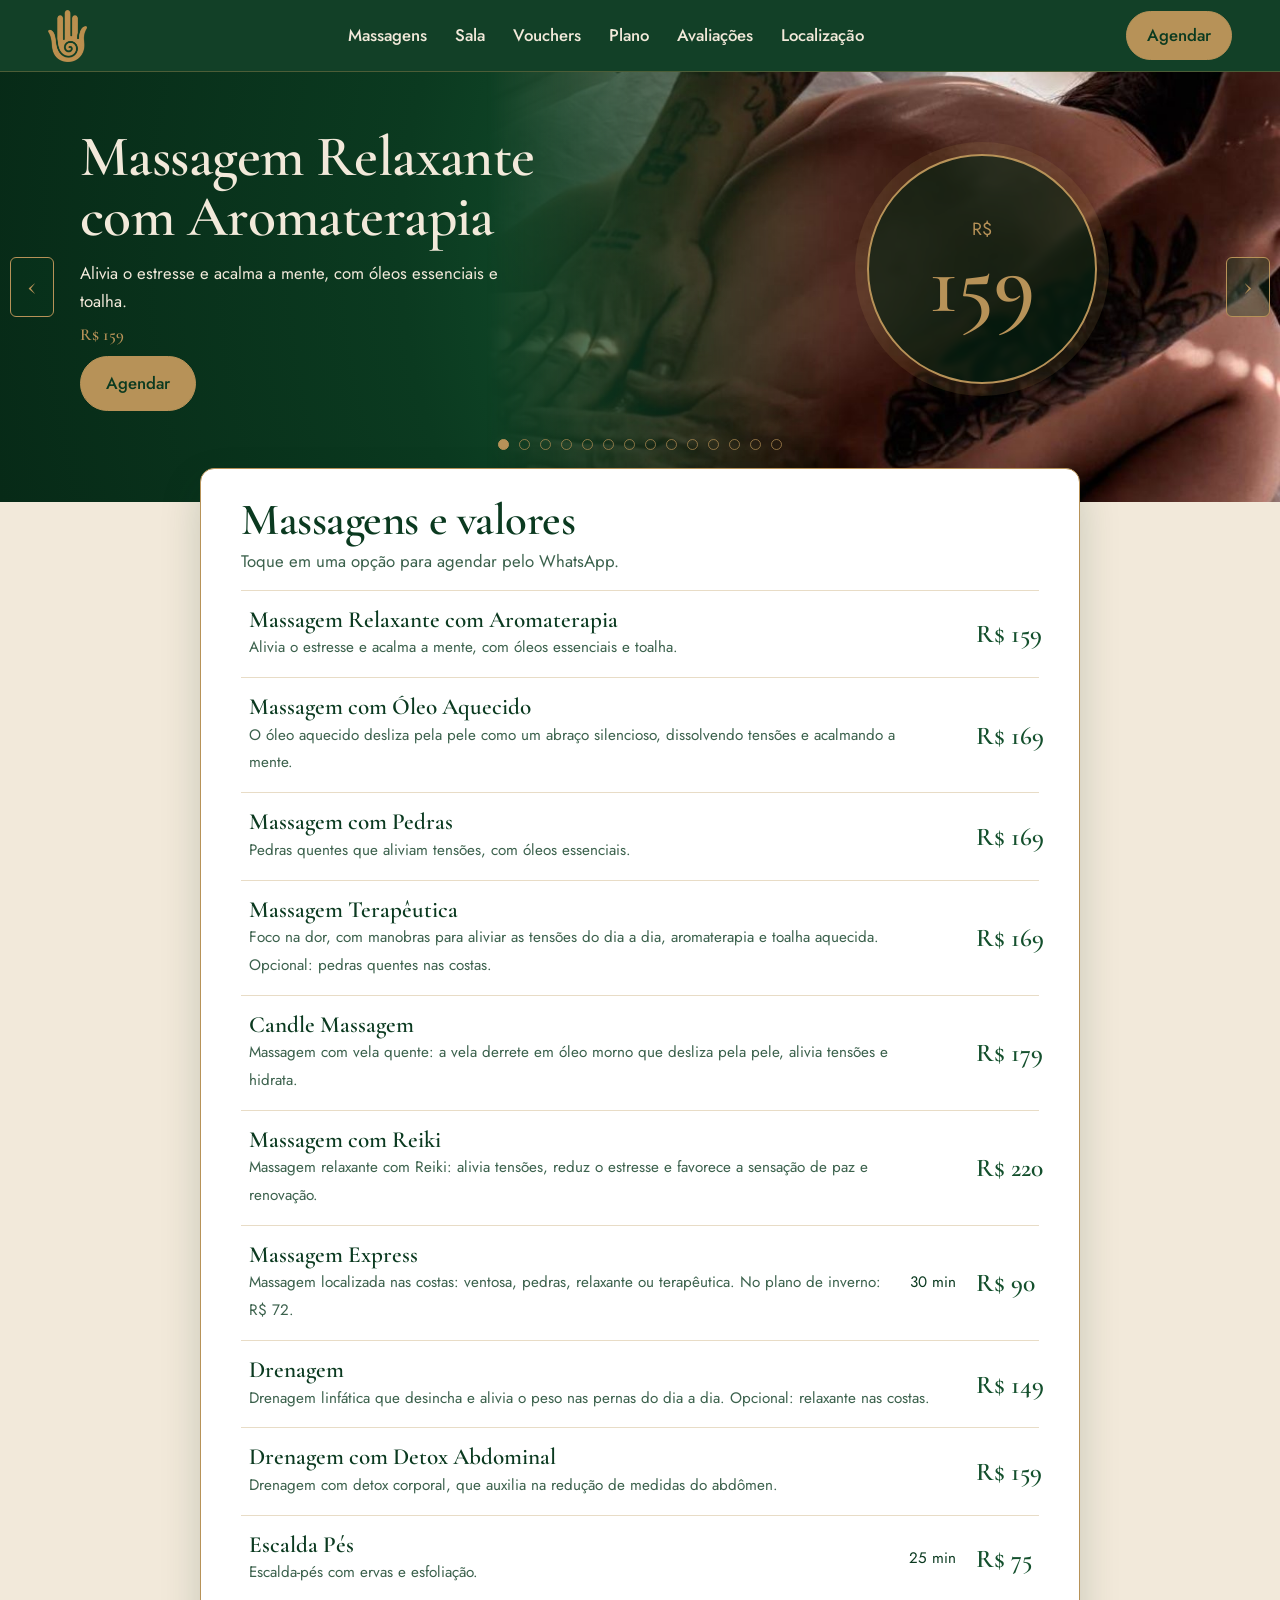
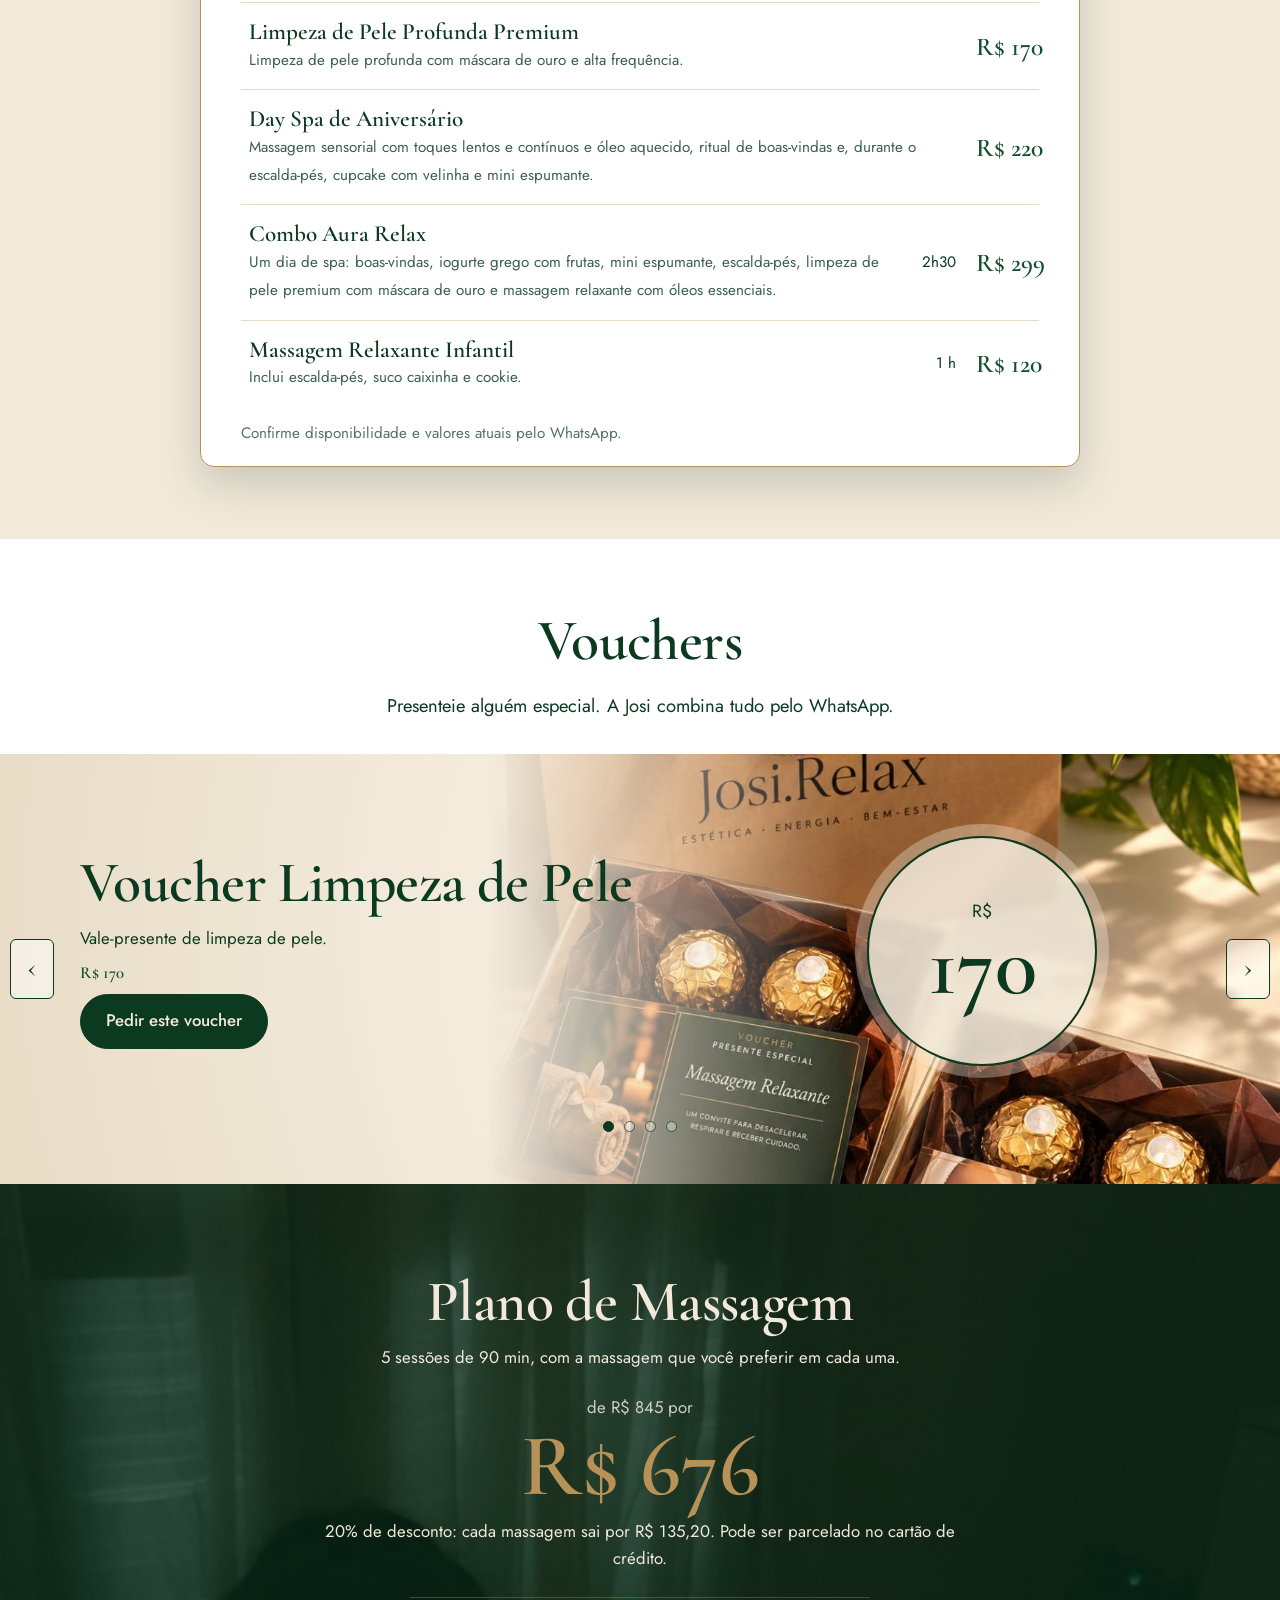
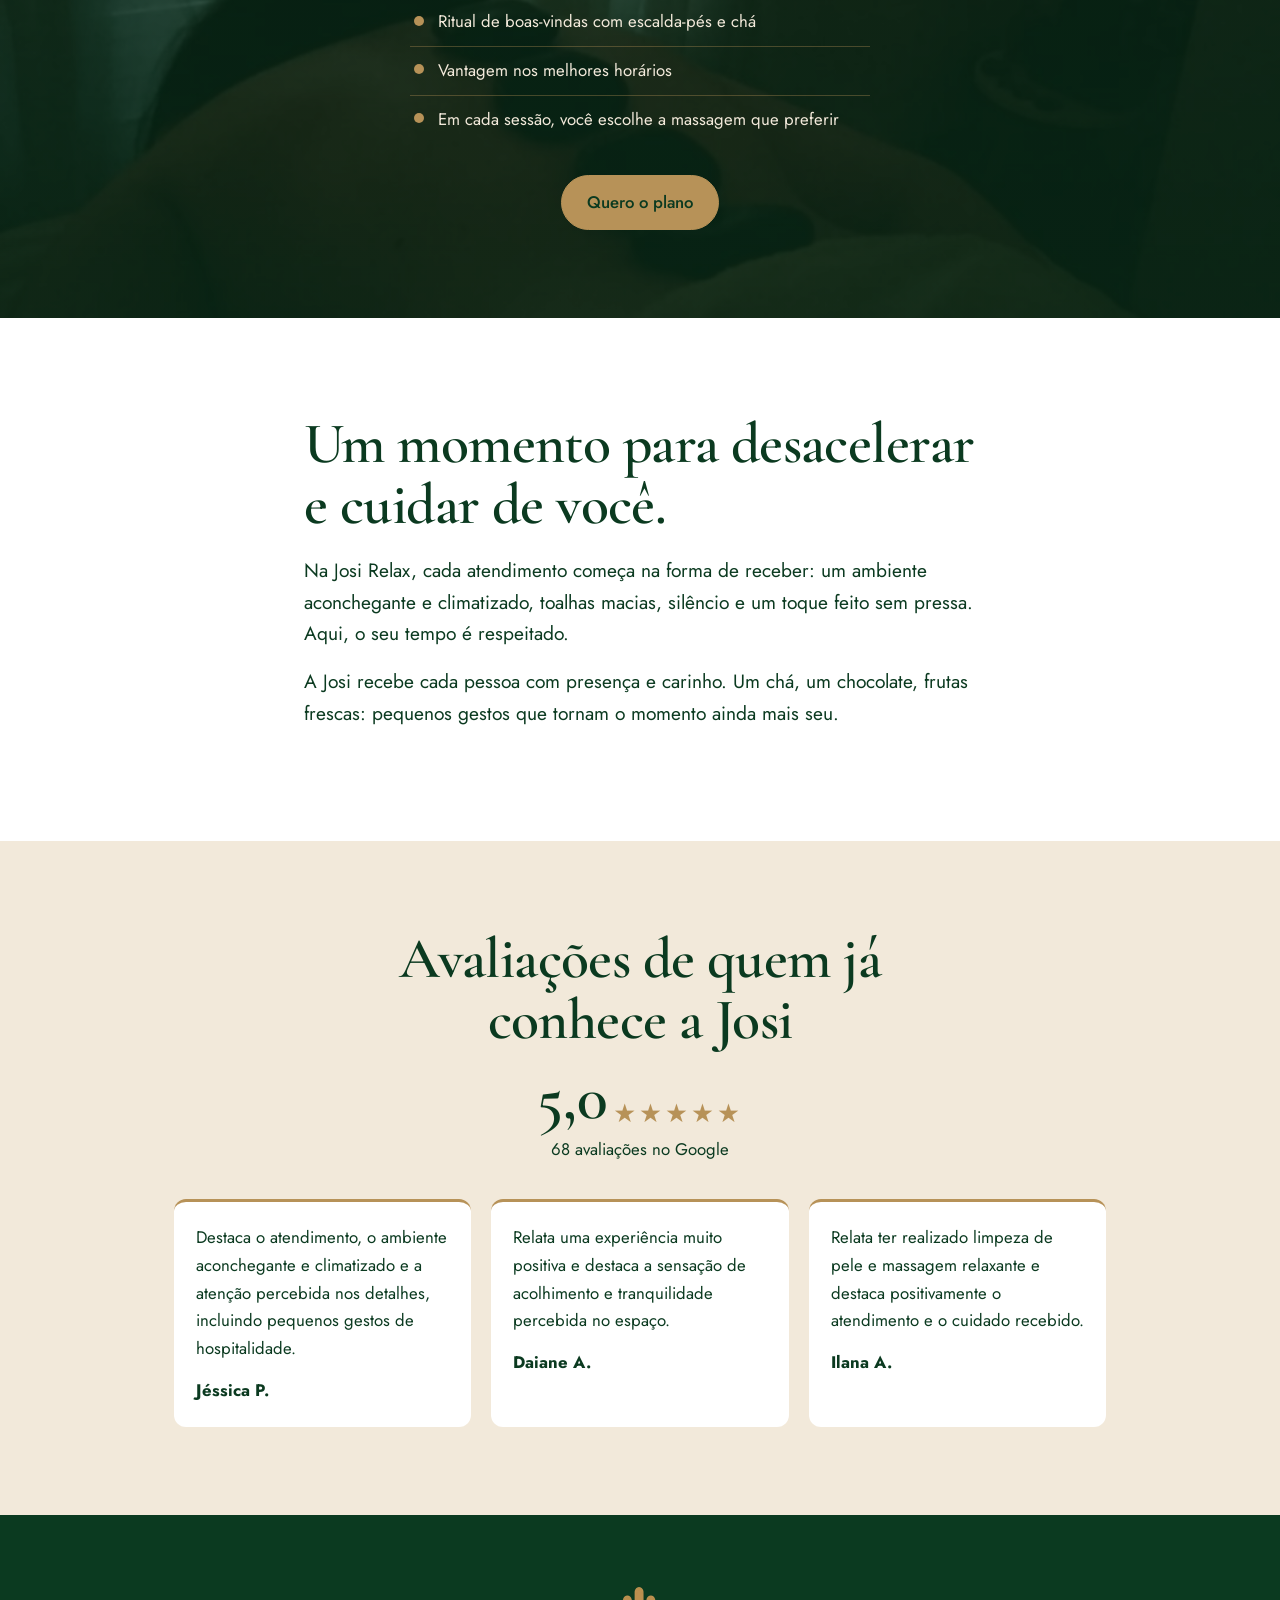
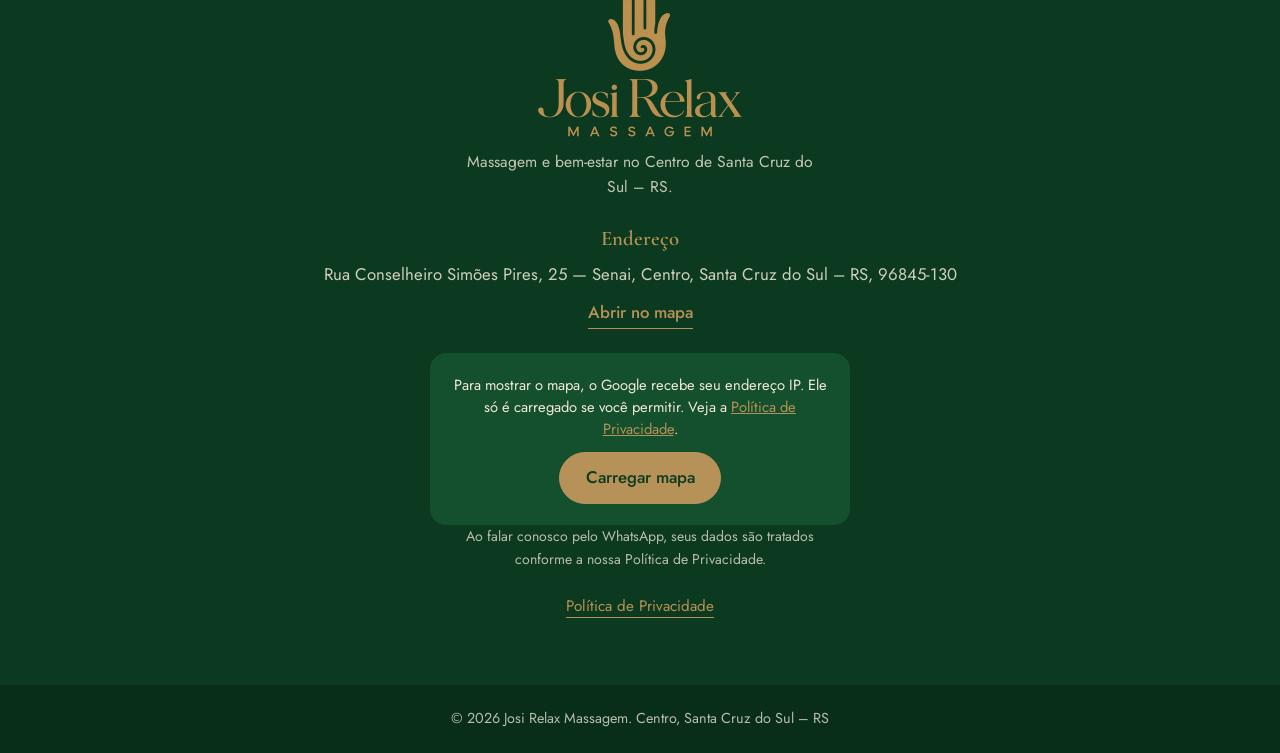
==== commit e07ef179: "Add files via upload" ====
--- a/index.html
+++ b/index.html
@@ -68,7 +68,7 @@
 <p class="aviso">Confirme disponibilidade e valores atuais pelo WhatsApp.</p></div></section>
 
 <section class="band" id="vouchers"><div class="wrap"><h2>Vouchers</h2><p>Presenteie alguém especial. A Josi combina tudo pelo WhatsApp.</p></div></section>
-<section class="carousel claro" data-carousel tabindex="0" aria-roledescription="carrossel" aria-label="Vouchers"><div class="track"><article class="slide foto" style="--img:url(assets/vouchers/voucher-limpeza.jpg);--pos:center 50%;--g:radial-gradient(circle at 78% 40%,#fbf6ec,#f2e9da 60%,#e8dcc6)"><div class="ring"><small>R$</small><b>140</b></div><div class="txt"><h2>Voucher Limpeza de Pele</h2><p>Vale-presente de limpeza de pele.</p><p class="preco">R$ 140</p><a class="btn" data-msg="Olá, Josi! Gostaria de um voucher: Voucher Limpeza de Pele." href="https://wa.me/5551998622431">Pedir este voucher</a></div></article>
+<section class="carousel claro" data-carousel tabindex="0" aria-roledescription="carrossel" aria-label="Vouchers"><div class="track"><article class="slide foto" style="--img:url(assets/vouchers/voucher-limpeza.jpg);--pos:center 50%;--g:radial-gradient(circle at 78% 40%,#fbf6ec,#f2e9da 60%,#e8dcc6)"><div class="ring"><small>R$</small><b>170</b></div><div class="txt"><h2>Voucher Limpeza de Pele</h2><p>Vale-presente de limpeza de pele.</p><p class="preco">R$ 170</p><a class="btn" data-msg="Olá, Josi! Gostaria de um voucher: Voucher Limpeza de Pele." href="https://wa.me/5551998622431">Pedir este voucher</a></div></article>
 <article class="slide foto" style="--img:url(assets/vouchers/voucher-caixa.jpg);--pos:center 50%;--g:radial-gradient(circle at 78% 40%,#fbf6ec,#f2e9da 60%,#e8dcc6)"><div class="ring"><small>R$</small><b>180</b></div><div class="txt"><h2>Voucher Massagem</h2><p>Vale-presente de massagem.</p><p class="preco">R$ 180</p><a class="btn" data-msg="Olá, Josi! Gostaria de um voucher: Voucher Massagem." href="https://wa.me/5551998622431">Pedir este voucher</a></div></article>
 <article class="slide foto" style="--img:url(assets/vouchers/voucher-spa-day.jpg);--pos:center 60%;--g:radial-gradient(circle at 78% 40%,#fbf6ec,#f2e9da 60%,#e8dcc6)"><div class="ring"><small>R$</small><b>299</b></div><div class="txt"><h2>Voucher Spa Day</h2><p>Limpeza de pele e massagem em um só presente.</p><p class="preco">R$ 299</p><a class="btn" data-msg="Olá, Josi! Gostaria de um voucher: Voucher Spa Day." href="https://wa.me/5551998622431">Pedir este voucher</a></div></article>
 <article class="slide foto" style="--img:url(assets/vouchers/presente-perfeito.jpg);--pos:center 45%;--g:radial-gradient(circle at 78% 40%,#fbf6ec,#f2e9da 60%,#e8dcc6)"><div class="ring"><small>R$</small><b>180</b></div><div class="txt"><h2>O Presente Perfeito</h2><p>Voucher de massagem com ritual de boas-vindas, menu degustação, escalda-pés e massagem com aromaterapia dos pés à cabeça. Sacolinha inclusa.</p><p class="preco">R$ 180<span>80 min</span></p><a class="btn" data-msg="Olá, Josi! Gostaria de um voucher: O Presente Perfeito." href="https://wa.me/5551998622431">Pedir este voucher</a></div></article>
